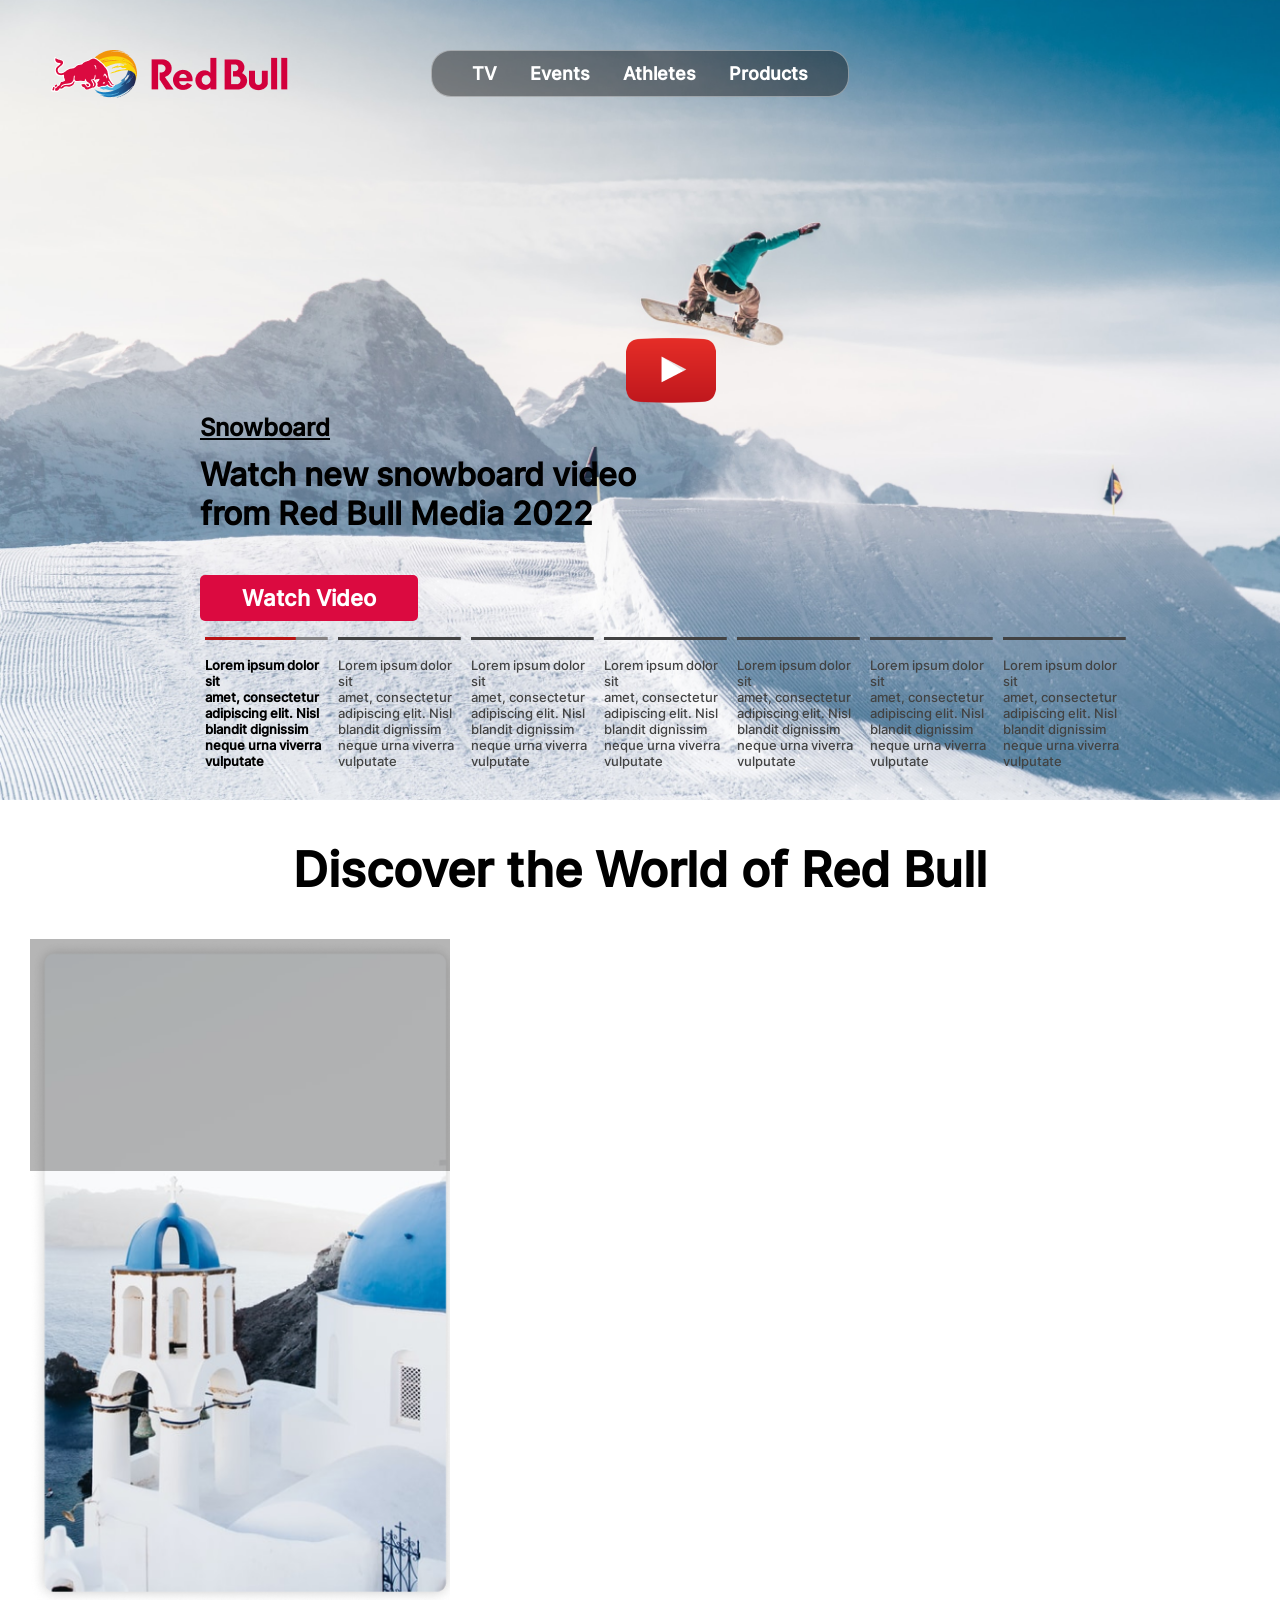
==== landing page3/index.html @ 1c2d3cb5 "Add files via upload" ====
<!DOCTYPE html>
<html lang="en">
<head>
    <meta charset="UTF-8">
    <meta name="viewport" content="width=device-width, initial-scale=1.0">
    <title>Document</title>
    <link rel="stylesheet" href="style.css">
</head>
<body>
    <section class="section1">
        <img src="./img/redbullcom-logo 1.png" alt="">
        <div class="yt-logo">
            <img src="./img/YouTube_play_button_icon_(2013–2017) 1.png" alt="">
        </div>
<nav>
    <ul>
        <li>TV</li>
        <li>Events</li>
        <li>Athletes</li>
        <li>Products</li>
    </ul>
</nav>
<div class="main">
    <h5>Snowboard</h5>
    <p>Watch new snowboard video <br> from Red Bull Media 2022</p>
    <button>Watch Video</button>
</div>
<div class="main-end">
    <div>
        <svg xmlns="http://www.w3.org/2000/svg" width="123" height="3" viewBox="0 0 123 3" fill="none">
            <line y1="1.5" x2="122.745" y2="1.5" stroke="#868383" stroke-width="3"/>
            <line y1="1.5" x2="90.7572" y2="1.5" stroke="#B91313" stroke-width="3"/>
            </svg>
        <p class="diff">
            Lorem ipsum dolor sit <br> amet, consectetur <br> adipiscing elit. Nisl <br> blandit dignissim <br> neque urna viverra <br> vulputate
        </p>
    </div>
    <div>
        <svg xmlns="http://www.w3.org/2000/svg" width="123" height="3" viewBox="0 0 123 3" fill="none">
            <line y1="1.5" x2="122.745" y2="1.5" stroke="#424242" stroke-width="3"/>
            </svg>
        <p class="text">
            Lorem ipsum dolor sit <br> amet, consectetur <br> adipiscing elit. Nisl <br> blandit dignissim <br> neque urna viverra <br> vulputate
        </p>
    </div>
    <div>
        <svg xmlns="http://www.w3.org/2000/svg" width="123" height="3" viewBox="0 0 123 3" fill="none">
            <line y1="1.5" x2="122.745" y2="1.5" stroke="#424242" stroke-width="3"/>
            </svg>
        <p class="text">
            Lorem ipsum dolor sit <br> amet, consectetur <br> adipiscing elit. Nisl <br> blandit dignissim <br> neque urna viverra <br> vulputate
        </p>
    </div>
    <div>
        <svg xmlns="http://www.w3.org/2000/svg" width="123" height="3" viewBox="0 0 123 3" fill="none">
            <line y1="1.5" x2="122.745" y2="1.5" stroke="#424242" stroke-width="3"/>
            </svg>
        <p class="text">
            Lorem ipsum dolor sit <br> amet, consectetur <br> adipiscing elit. Nisl <br> blandit dignissim <br> neque urna viverra <br> vulputate
        </p>
    </div>
    <div>
        <svg xmlns="http://www.w3.org/2000/svg" width="123" height="3" viewBox="0 0 123 3" fill="none">
            <line y1="1.5" x2="122.745" y2="1.5" stroke="#424242" stroke-width="3"/>
            </svg>
        <p class="text">
            Lorem ipsum dolor sit <br> amet, consectetur <br> adipiscing elit. Nisl <br> blandit dignissim <br> neque urna viverra <br> vulputate
        </p>
    </div>
    <div>
        <svg xmlns="http://www.w3.org/2000/svg" width="123" height="3" viewBox="0 0 123 3" fill="none">
            <line y1="1.5" x2="122.745" y2="1.5" stroke="#424242" stroke-width="3"/>
            </svg>
        <p class="text">
            Lorem ipsum dolor sit <br> amet, consectetur <br> adipiscing elit. Nisl <br> blandit dignissim <br> neque urna viverra <br> vulputate
        </p>
    </div>
    <div>
        <svg xmlns="http://www.w3.org/2000/svg" width="123" height="3" viewBox="0 0 123 3" fill="none">
            <line y1="1.5" x2="122.745" y2="1.5" stroke="#424242" stroke-width="3"/>
            </svg>
        <p class="text">
            Lorem ipsum dolor sit <br> amet, consectetur <br> adipiscing elit. Nisl <br> blandit dignissim <br> neque urna viverra <br> vulputate
        </p>
    </div>

</div>
</div>

    </section>
    <section class="section2">
        <div class="title">
            <h2>
                Discover the World of Red Bull
            </h2>
            <div class="abt-redbull">
                <div class="frame">
                    
                </div>
            </div>
            
            </div>
        </div>
    </section>
</body>
</html>
---- landing page3/style.css ----
@font-face{
    font-family: "inter";
    src: url(./fonts/Inter-Medium.ttf);
}
*{
    box-sizing: border-box;
}
body{
   margin: 0;
   
}
.section1{
    padding-right: 200px;
    padding-left: 200px;
    margin: 0;
    width: 100%;
    height: 800px;
    background-image: url(./img/Rectangle\ 1.png);
    background-repeat: no-repeat;
    background-size: cover;

}
.section1 img{
    position: absolute;
    margin-top: 50px;
    left: 50px;
}
.yt-logo{
   position: absolute;
   top: 32%;
   left: 45%;
}



nav{
    display: flex;
    justify-content: center;
    align-items: center;
}
ul{
    display: flex;
    gap: 33px;
    align-items: center;
    border-radius: 20px;
    border: 1px solid rgba(255, 255, 255, 0.40);
    background: rgba(0, 0, 0, 0.41);
    width: 418px;
    height: 47px;
    margin-top: 50px;
}
li{
   list-style: none;
   color: #FFF;
   text-align: center;
   font-family: "inter";
   font-size: 18px;
   font-style: normal;
   font-weight: 700;
   line-height: normal;
}
.main{
    margin-top: 300px;
    
}
.main h5{
    color: #000;
    font-family: "inter";
    text-decoration: underline;
    font-size: 24px;
    font-style: normal;
    font-weight: 700;
    line-height: normal;
    margin: 0;
    
}
.main p{
    color: #000;
    font-family: "inter";
    font-size: 32px;
    font-weight: 600;
    margin-top: 13px;
    
    
}
.main button{
    width: 218px;
    height: 46px;
    flex-shrink: 0;
    border-radius: 5px;
    background: #DB0A40;
    border: none;
    color: #FFF;
    text-align: center;
    font-family: "inter";
    font-size: 22px;
    font-weight: 700;
    margin-top: 10px;
}

.main-end{
    display: flex;
    justify-content: space-between;
    align-items: center;

}
.main-end div{
    width: 100%;
margin: 5px;
}
.diff{
    color: #000;
    font-family: "inter";
    font-size: 13px;
    font-style: normal;
    font-weight: 700;
    line-height: normal;
}
.diff{
    color: #000;
font-family: "inter";
font-size: 13px;
font-style: normal;
font-weight: 700;
line-height: normal;
}
.text{
    color: #424242;
    font-family: "inter";
    font-size: 13px;
    font-style: normal;
    font-weight: 400;
    line-height: normal;
}

/*       SECTION 2           */
.section2{
    padding-left: 30px;
    padding-right: 30px;
}
.section2 .frame{
   padding:0;

}

.title{
    display: flex;
    flex-direction: column;
    justify-content: center;
    color: #000;
    text-align: center;
    font-family: "inter";
    font-size: 32px;
    font-weight: 700;
}
.abt-redbull{
    background-image: url(./img/1.png);
    background-repeat: no-repeat;
    background-size: cover;
    width: 419.889px;
    height: 667.523px;
    flex-shrink: 0;
    border-radius: 10px;
    
}
.frame{
    width: 419.889px;
    height: 232.828px;
    flex-shrink: 0;
    background: rgba(0, 0, 0, 0.29);
}
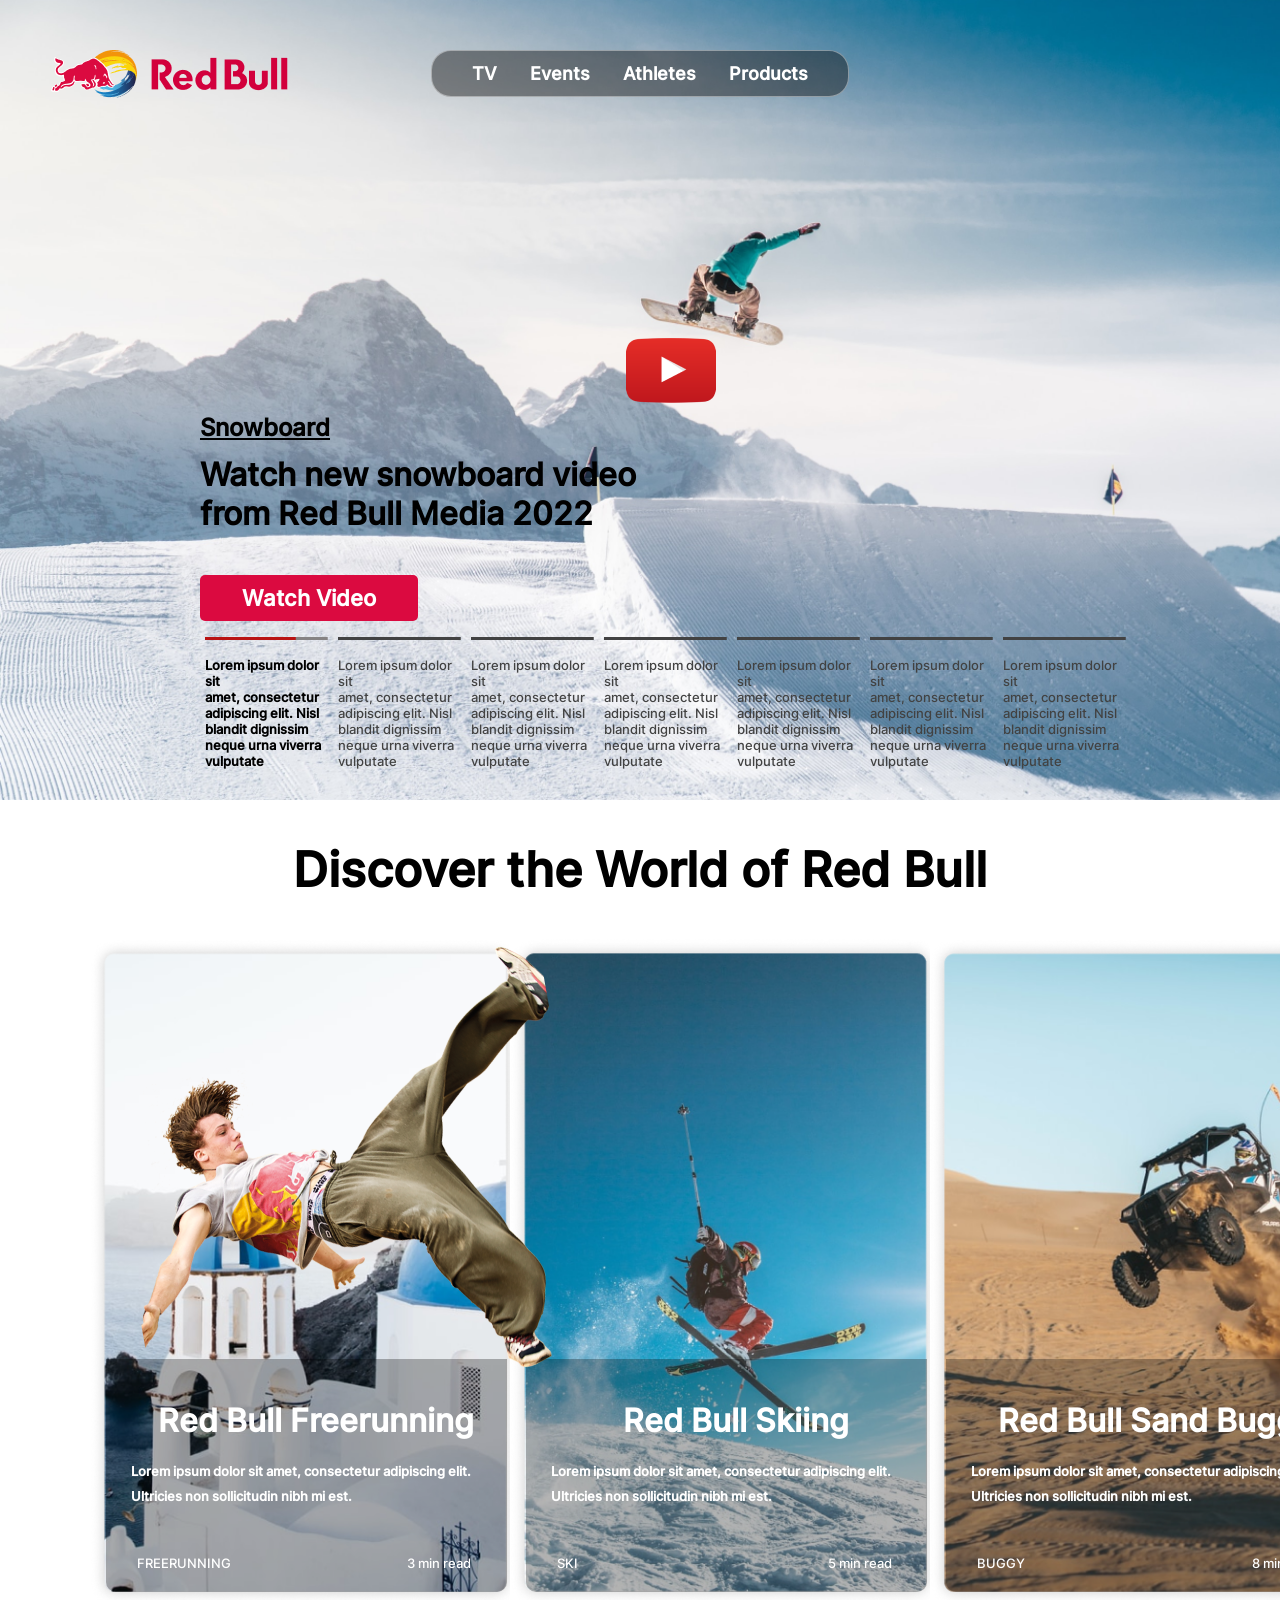
==== commit fb070c8e: "Add files via upload" ====
--- a/landing page3/index.html
+++ b/landing page3/index.html
@@ -88,16 +88,51 @@
 </div>
 
     </section>
-    <section class="section2">
+    
         <div class="title">
             <h2>
                 Discover the World of Red Bull
             </h2>
+            </div>
+            <section class="section2">
+            <div class="cards">
             <div class="abt-redbull">
+                <img src="./img/pngwing 1.png" alt="">
                 <div class="frame">
-                    
+                <h3>Red Bull Freerunning</h3>
+               <p>Lorem ipsum dolor sit amet, consectetur adipiscing elit. Ultricies non sollicitudin nibh mi est.</p>
+                <div class="spans">
+                    <h6 class="txt1">FREERUNNING</h6>
+                    <h6 class="txt2">3 min read</h6>
+                </div>   
+               
                 </div>
             </div>
+            <div class="abt-redbull2">
+              
+                <div class="frame">
+                <h3>Red Bull Skiing</h3>
+               <p>Lorem ipsum dolor sit amet, consectetur adipiscing elit. Ultricies non sollicitudin nibh mi est.</p>
+                <div class="spans">
+                    <h6 class="txt1">SKI</h6>
+                    <h6 class="txt3">5 min read</h6>
+                </div>   
+               
+                </div>
+            </div>
+            <div class="abt-redbull3">
+                
+                <div class="frame">
+                <h3>Red Bull Sand Buggy</h3>
+               <p>Lorem ipsum dolor sit amet, consectetur adipiscing elit. Ultricies non sollicitudin nibh mi est.</p>
+                <div class="spans">
+                    <h6 class="txt1">BUGGY</h6>
+                    <h6 class="txt4">8 min read</h6>
+                </div>   
+               
+                </div>
+            </div>
+            
             
             </div>
         </div>
--- a/landing page3/style.css
+++ b/landing page3/style.css
@@ -135,14 +135,10 @@
 
 /*       SECTION 2           */
 .section2{
-    padding-left: 30px;
-    padding-right: 30px;
-}
-.section2 .frame{
-   padding:0;
-
-}
-
+    padding-left:90px ;
+    padding-right:  90px; 
+    
+}
 .title{
     display: flex;
     flex-direction: column;
@@ -152,6 +148,13 @@
     font-family: "inter";
     font-size: 32px;
     font-weight: 700;
+    width: 100%;
+}
+.cards{
+    width: 100%;
+    display: flex;
+   justify-content: space-between;
+    align-items: center;
 }
 .abt-redbull{
     background-image: url(./img/1.png);
@@ -161,16 +164,132 @@
     height: 667.523px;
     flex-shrink: 0;
     border-radius: 10px;
-    
+    display: flex;
+    
+}
+.abt-redbull2{
+    background-image: url(./img/2.png);
+    background-repeat: no-repeat;
+    background-size: cover;
+    width: 419.889px;
+    height: 667.523px;
+    flex-shrink: 0;
+    border-radius: 10px;
+    display: flex;
+    
+}
+.abt-redbull3{
+    background-image: url(./img/3.png);
+    background-repeat: no-repeat;
+    background-size: cover;
+    width: 419.889px;
+    height: 667.523px;
+    flex-shrink: 0;
+    border-radius: 10px;
+    display: flex;
+    
+}
+.abt-redbull img{
+    position: absolute;
 }
 .frame{
-    width: 419.889px;
+    width: 400.889px;
     height: 232.828px;
-    flex-shrink: 0;
+    margin-left: 16px;
+    flex-shrink: 0;
+    border-radius: 0px 0px 10px 10px;
     background: rgba(0, 0, 0, 0.29);
-}
-
-
-
-
-
+    margin-top: auto;
+    margin-bottom: 14px;
+    
+}
+.frame h3{
+    display: flex;
+    width: 419.889px;
+    height: 102.791px;
+    flex-direction: column;
+    justify-content: center;
+    color: #FFF;
+    text-align: center;
+    font-family: "inter";
+    font-size: 32px;
+    font-weight: 700;
+    margin-top: 10px;
+}
+.frame p{
+    width: 378.013px;
+    height: 61.922px;
+    margin-top: -45px;
+    margin-left: 25px;
+    color: #FFF;
+    font-family: "inter";
+    flex-shrink: 0;
+    text-align: left;
+    font-size: 13px;
+    font-weight: 700;
+    line-height: 25px; /* 192.308% */
+}
+.txt{
+    display: flex;
+    width: 129.023px;
+    height: 19.815px;
+    flex-direction: column;
+    justify-content: space-between;
+    color: #FFF;
+    font-family: "inter";
+    font-size: 13px;
+    font-style: normal;
+    font-weight: 700;
+    line-height: 25px; /* 192.308% */
+}
+.spans{
+    display: flex;
+    gap: 145px;
+    align-items: center;
+}
+.txt1{
+    color: #FFF;
+    font-family: "inter";
+    font-size: 13px;
+    font-style: normal;
+    font-weight: 400;
+    line-height: 25px; /* 192.308% */
+    margin-top: 17px;
+    margin-left: 31px;
+}
+.txt2{
+    color: #FFF;
+    font-family: "inter";
+    font-size: 13px;
+    font-style: normal;
+    font-weight: 400;
+    line-height: 25px; /* 192.308% */
+    margin-top: 17px;
+    margin-left: 31px;
+}
+.txt3{
+    color: #FFF;
+    font-family: "inter";
+    font-size: 13px;
+    font-style: normal;
+    font-weight: 400;
+    line-height: 25px; /* 192.308% */
+    margin-top: 17px;
+    margin-left: 105px;
+}
+.txt4{
+    color: #FFF;
+    font-family: "inter";
+    font-size: 13px;
+    font-style: normal;
+    font-weight: 400;
+    line-height: 25px; /* 192.308% */
+    margin-top: 17px;
+    margin-left: 82px;
+}
+
+  
+
+
+
+
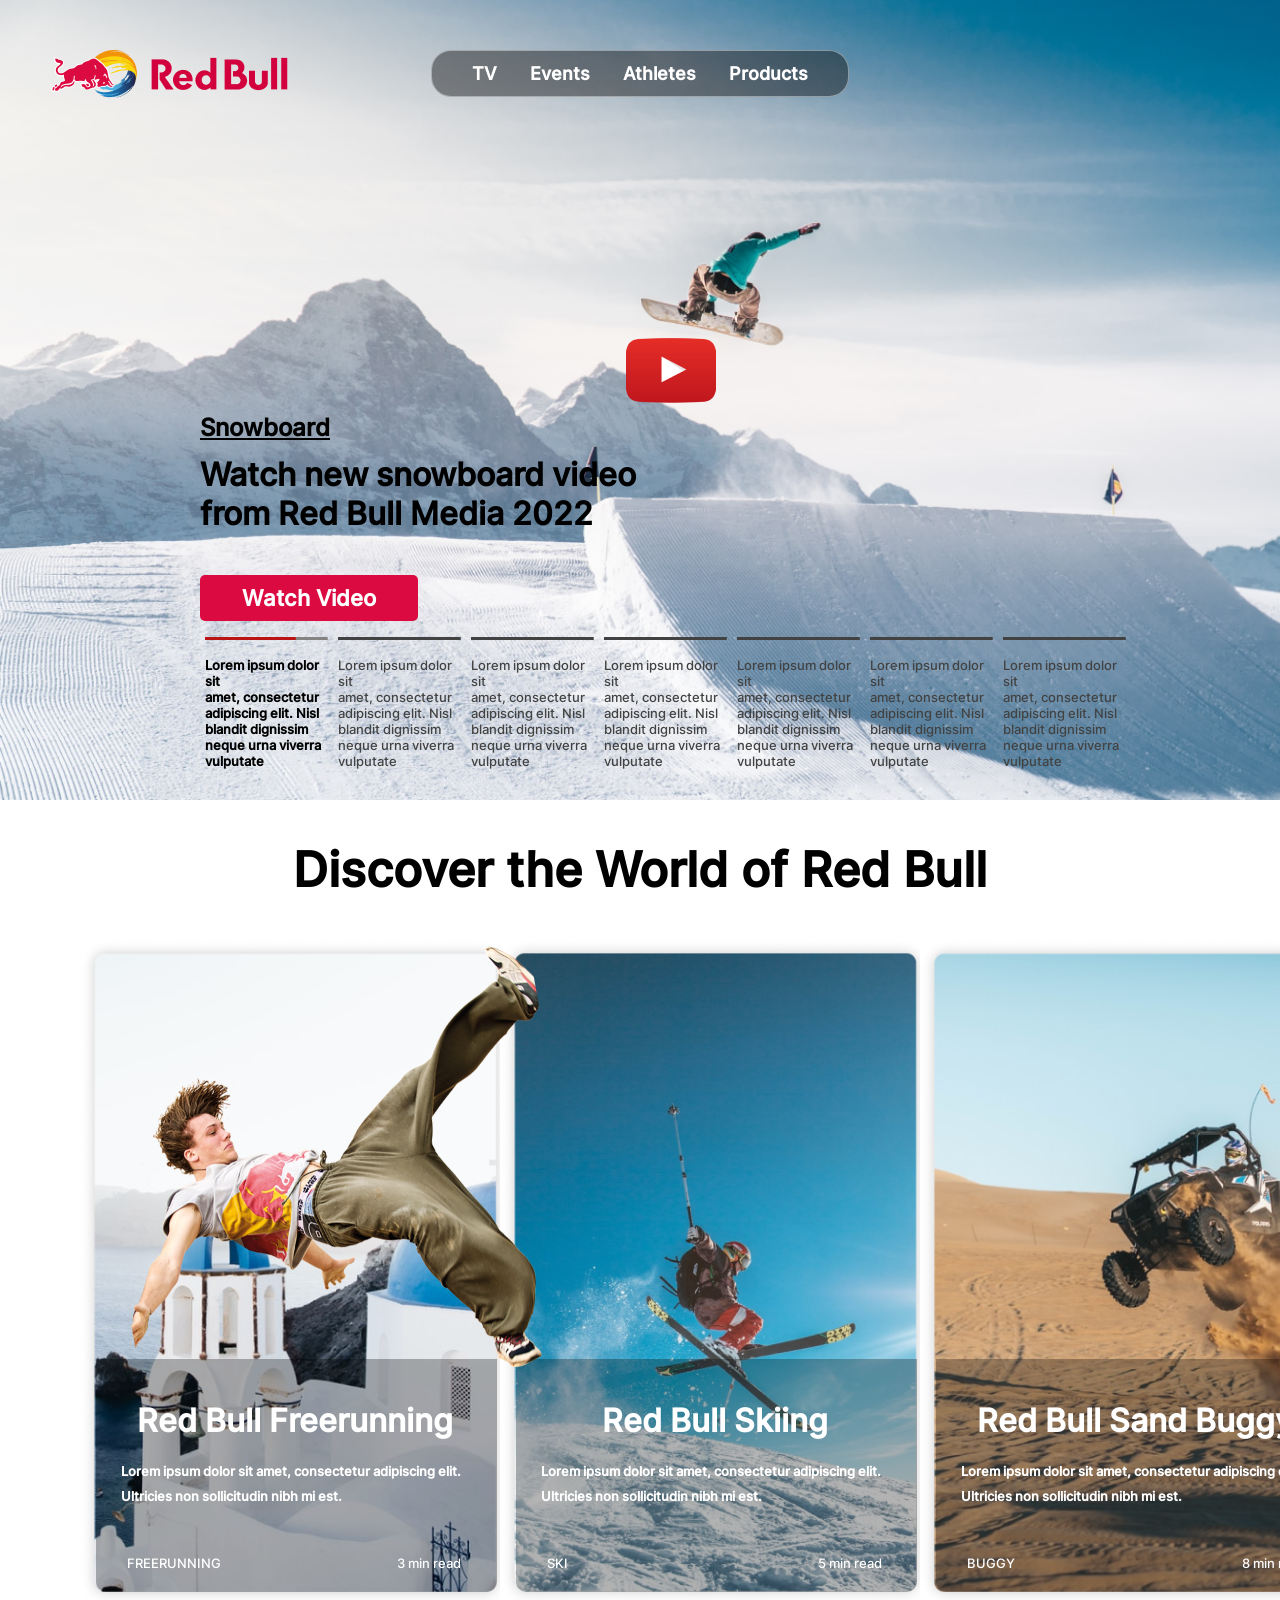
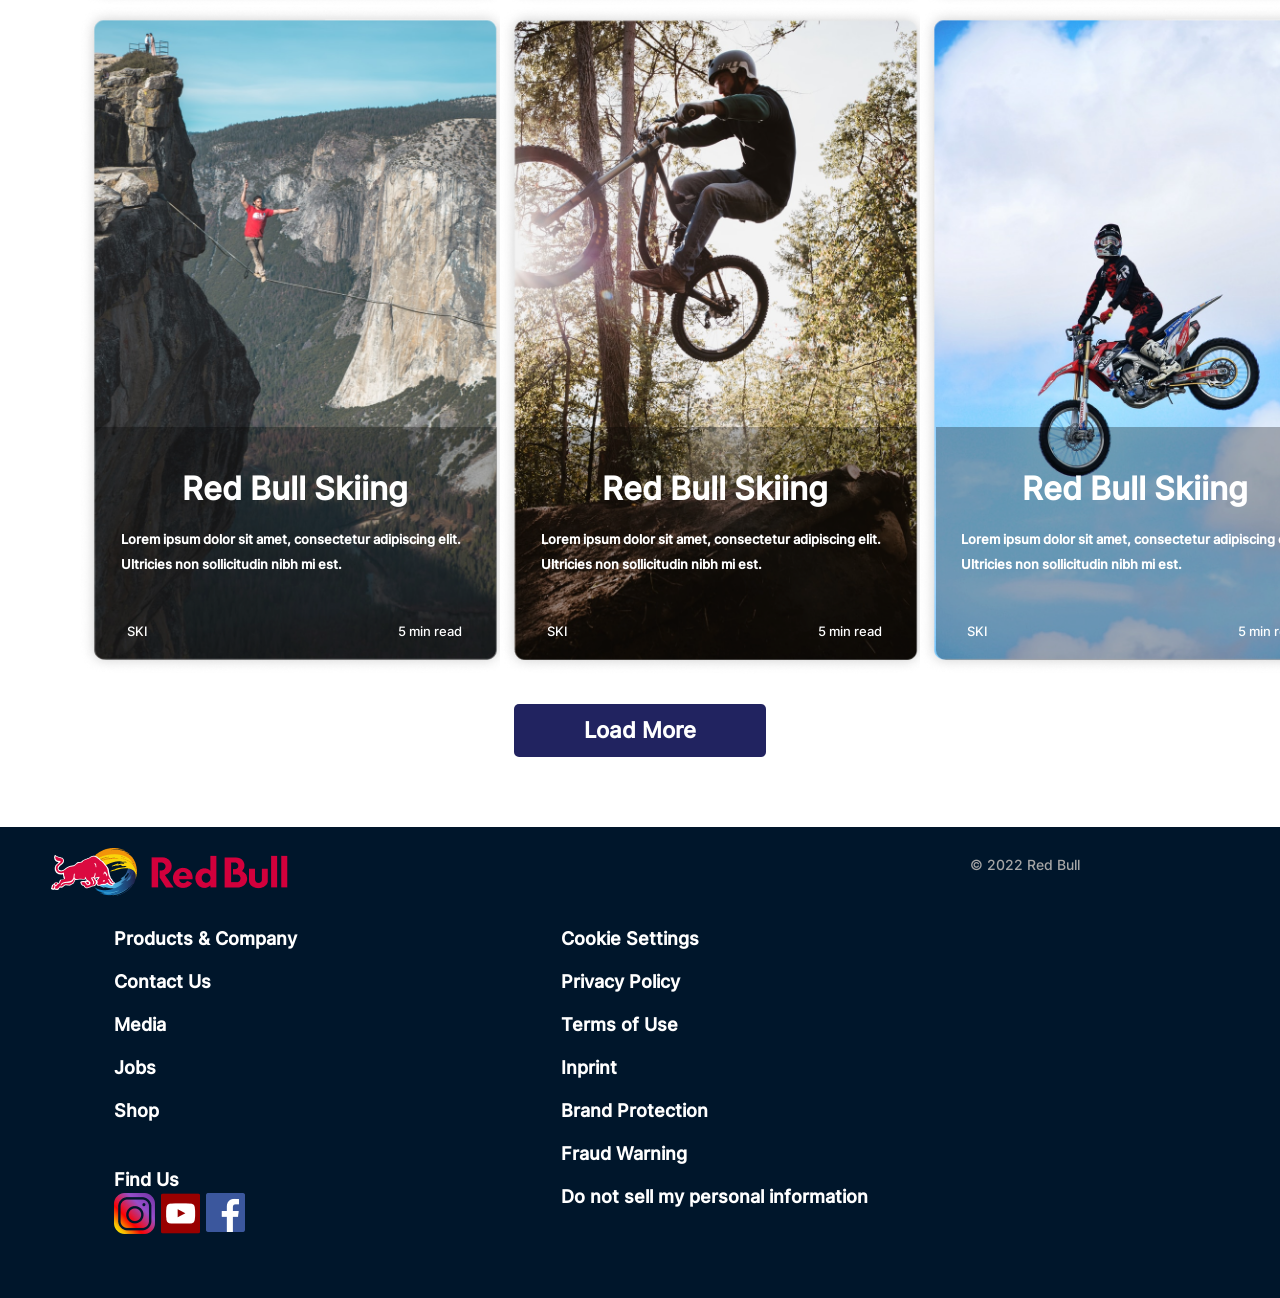
==== commit db5068c5: "Add files via upload" ====
--- a/landing page3/index.html
+++ b/landing page3/index.html
@@ -128,14 +128,97 @@
                 <div class="spans">
                     <h6 class="txt1">BUGGY</h6>
                     <h6 class="txt4">8 min read</h6>
-                </div>   
-               
+                </div>    
                 </div>
             </div>
             
+            </div>
+            <div class="bottom-cards">
+            <div class="abt-redbull4">
+              
+                <div class="frame">
+                <h3>Red Bull Skiing</h3>
+               <p>Lorem ipsum dolor sit amet, consectetur adipiscing elit. Ultricies non sollicitudin nibh mi est.</p>
+                <div class="spans">
+                    <h6 class="txt1">SKI</h6>
+                    <h6 class="txt3">5 min read</h6>
+                </div>   
+               
+                </div>
+            </div>
+            <div class="abt-redbull5">
+              
+                <div class="frame">
+                <h3>Red Bull Skiing</h3>
+               <p>Lorem ipsum dolor sit amet, consectetur adipiscing elit. Ultricies non sollicitudin nibh mi est.</p>
+                <div class="spans">
+                    <h6 class="txt1">SKI</h6>
+                    <h6 class="txt3">5 min read</h6>
+                </div>   
+               
+                </div>
+            </div>
+            <div class="abt-redbull6">
+              
+                <div class="frame">
+                <h3>Red Bull Skiing</h3>
+               <p>Lorem ipsum dolor sit amet, consectetur adipiscing elit. Ultricies non sollicitudin nibh mi est.</p>
+                <div class="spans">
+                    <h6 class="txt1">SKI</h6>
+                    <h6 class="txt3">5 min read</h6>
+                </div>   
+               
+                </div>
+            </div>
+        </div>
+        <div class="btn">
+            <button>Load More</button>
+        </div>
+        
+        </div>
+    </section>
+    <section class="section3">
+        <div class="left-footer">
+            <div class="date">
+                <img class="footer-img" src="./img/redbullcom-logo 1.png" alt="">
+                <p>© 2022 Red Bull</p>
+            </div>
             
-            </div>
-        </div>
+        </div>
+        <div class="footer-menu">
+            <div class="footer-links">
+                <a href="">Products & Company</a>
+                <a href="">Contact Us</a>
+                <a href="">Media</a>
+                <a href="">Jobs</a>
+                <a href="">Shop</a>
+                
+                    <div class="find-us">
+
+                    <h4>Find Us</h4>
+                    <div class="webs">
+                    <div>
+                        <img src="./img/480px-Instagram-Icon 1.png" alt="">
+                    </div>
+                    <div>
+                        <img src="./img/Youtube-logo-red 1.png" alt="">
+                    </div>
+                    <div>
+                        <img src="./img/Facebook_logo_(square) 1.png" alt="">
+                    </div>
+                </div>
+            </div>
+        </div>
+        <div class="footer-menu">
+            <div class="footer-links">
+                <a href="">Cookie Settings</a>
+                <a href="">Privacy Policy</a>
+                <a href="">Terms of Use</a>
+                <a href="">Inprint</a>
+                <a href="">Brand Protection</a>
+                <a href="">Fraud Warning</a>
+                <a href="">Do not sell my personal information</a>
+                </div>
     </section>
 </body>
-</html>+</html>
--- a/landing page3/style.css
+++ b/landing page3/style.css
@@ -135,8 +135,9 @@
 
 /*       SECTION 2           */
 .section2{
-    padding-left:90px ;
-    padding-right:  90px; 
+    padding-left:80px ;
+    padding-right:  80px; 
+    
     
 }
 .title{
@@ -151,11 +152,11 @@
     width: 100%;
 }
 .cards{
-    width: 100%;
     display: flex;
    justify-content: space-between;
     align-items: center;
 }
+
 .abt-redbull{
     background-image: url(./img/1.png);
     background-repeat: no-repeat;
@@ -188,6 +189,36 @@
     border-radius: 10px;
     display: flex;
     
+}
+.abt-redbull4{
+    background-image: url(./img/4.png);
+    background-repeat: no-repeat;
+    background-size: cover;
+    width: 419.889px;
+    height: 667.523px;
+    flex-shrink: 0;
+    border-radius: 10px;
+    display: flex;
+}
+.abt-redbull5{
+    background-image: url(./img/5.png);
+    background-repeat: no-repeat;
+    background-size: cover;
+    width: 419.889px;
+    height: 667.523px;
+    flex-shrink: 0;
+    border-radius: 10px;
+    display: flex;
+}
+.abt-redbull6{
+    background-image: url(./img/6.png);
+    background-repeat: no-repeat;
+    background-size: cover;
+    width: 419.889px;
+    height: 667.523px;
+    flex-shrink: 0;
+    border-radius: 10px;
+    display: flex;
 }
 .abt-redbull img{
     position: absolute;
@@ -205,7 +236,7 @@
 }
 .frame h3{
     display: flex;
-    width: 419.889px;
+    width: 397.889px;
     height: 102.791px;
     flex-direction: column;
     justify-content: center;
@@ -287,9 +318,103 @@
     margin-top: 17px;
     margin-left: 82px;
 }
-
-  
-
-
-
-
+.bottom-cards{
+    display: flex;
+    justify-content: space-between;
+    align-items: center;
+}
+.btn{
+    display: flex;
+    justify-content: center;
+    align-items: center;
+    margin-top: 30px;
+}
+.btn button{
+    width: 251.174px;
+    height: 53px;
+    flex-shrink: 0;
+    background-color: #212360;
+    color: #FFF;
+    text-align: center;
+    font-family: "inter";
+    font-size: 22px;
+    font-weight: 700;
+    border: none;
+    border-radius: 5px;
+}
+/*       SECTION3           */
+.section3{
+    width: 100%;
+    height: 471px;
+    flex-shrink: 0;
+    background: #00162B;
+    margin-top: 70px;
+    padding-left:80px ;
+    padding-right:  80px; 
+}
+.footer-img{
+    margin-top: 6px;
+    position: absolute;
+    left: 50px;
+}
+.date{
+    display: flex;
+    justify-content: end;
+    padding-top: 15px;
+    padding-left: 70px;
+    padding-right: 120px;
+}
+.date p{
+    color: #A6A6A6;
+
+    font-family: "inter";
+    font-size: 14px;
+    font-style: normal;
+    font-weight: 400;
+    line-height: normal;
+}
+
+.footer-links{
+    margin-top: 19px;
+    padding-left: 34px;
+}
+.footer-links a{
+    display:block;
+    color: #FFF;
+    text-decoration: none;
+    font-family: "inter";
+    font-size: 18px;
+    font-style: normal;
+    font-weight: 700;
+    line-height: normal;
+    margin-top: 22px;
+}
+.find-us{
+    margin-top: 48px;
+}
+.find-us h4{
+    margin: 0;
+    color: #FFF;
+    font-family: "inter";
+    font-size: 18px;
+    font-style: normal;
+    font-weight: 700;
+    line-height: normal;
+}
+.webs{
+    display: flex;
+    margin-top: 3px;
+    gap: 6px;
+       
+}
+.footer-menu{
+    display: flex;
+   gap: 230px
+   ;
+}
+
+
+
+
+
+
